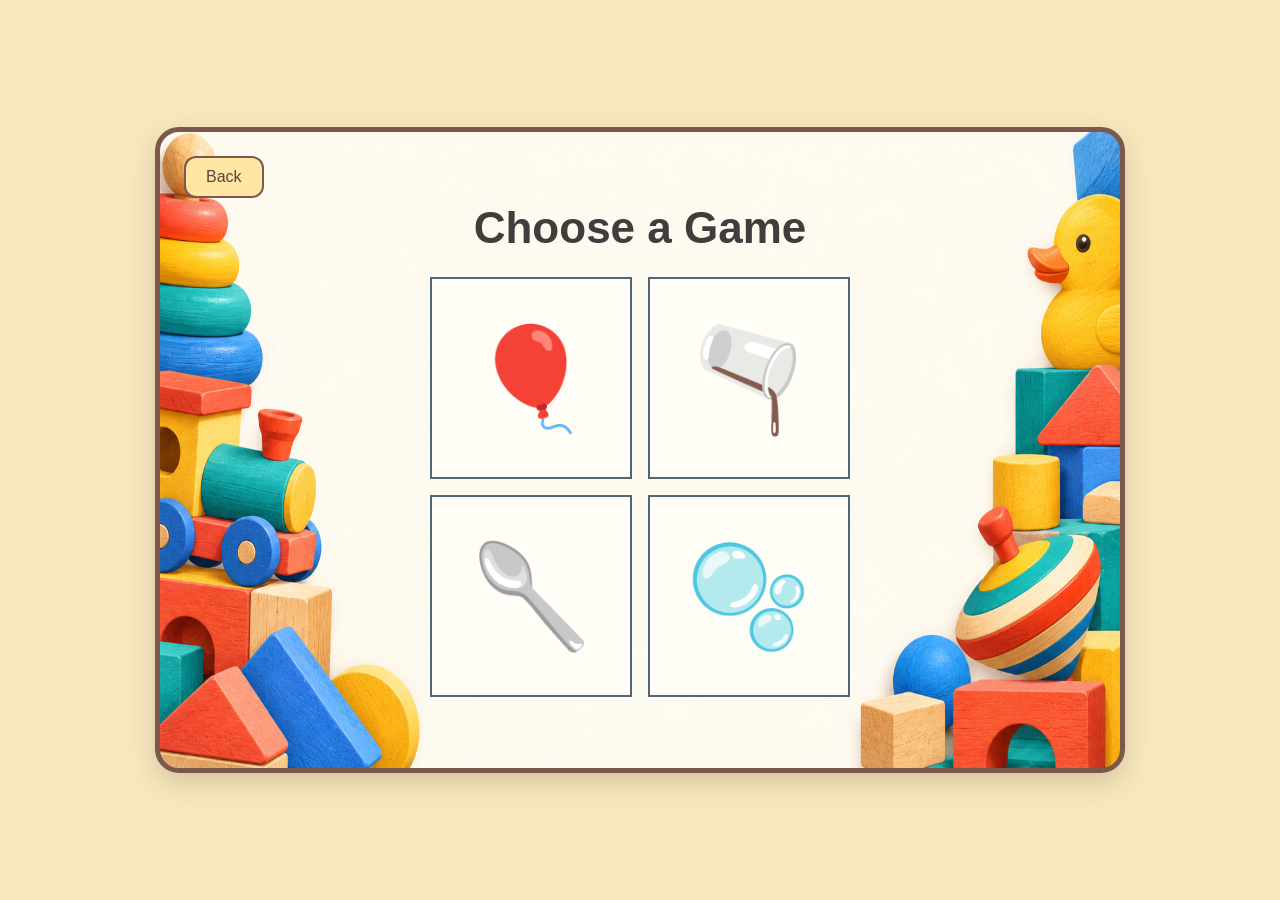
==== accessmenu.html @ 11ca5861 "added sounds" ====
<!DOCTYPE html>
<html lang="en">
  <head>
    <meta charset="utf-8" />
    <meta name="viewport" content="width=device-width, initial-scale=1.0" />
    <title>Choose a Game</title>
    <link rel="stylesheet" href="style2.css" />
    <script src="global.js"></script>
  </head>

  <script>
    document.addEventListener("DOMContentLoaded", function () {

  const balloonTile = document.querySelector(
    '[aria-label="Balloon Game"]'
  );

  if (localStorage.getItem("tinyTots.balloonsComplete") === "true") {
    balloonTile.style.position = "relative";

    const checkmark = document.createElement("span");
    checkmark.textContent = "✓";
    checkmark.style.cssText = `
      position: absolute;
      top: 8px;
      right: 8px;
      width: 40px;
      height: 40px;
      border-radius: 50%;
      background: #569d38;
      color: white;
      font-size: 30px;
      line-height: 40px;
      text-align: center;
      pointer-events: none;
    `;

    balloonTile.appendChild(checkmark);
    balloonTile.setAttribute(
      "aria-label",
      "Balloon Game completed"
    );
  }
  });
</script>
  <body>
    <main class="playroom-frame">
      <button class="back-button" onclick="history.back()">Back</button>

      <h1>Choose a Game</h1>

      <div class="container">
        <div class="game-grid">
          <button class="game-card" aria-label="Balloon Game" onclick="window.location.href='games/Balloon%20Pump/balloonPump.html';">
            <span class="game-picture">&#127880;</span>
          </button>

          <button class="game-card" aria-label="Pouring Game" onclick="window.location.href=''">
            <span class="game-picture">&#129751;</span>
          </button>

          <button class="game-card" aria-label="Feed Me Game" onclick="window.location.href='cayden-hud-preview.html?game=dragon';">
            <span class="game-picture">&#129348;</span>
          </button>

          <button class="game-card" aria-label="Bubbles Game" onclick="window.location.href='/games/Bubbles/bubbles.html';">
            <span class="game-picture">🫧</span>
          </button>
        </div>
      </div>
    </main>

    <script src="libraries/p5.min.js"></script>
    <script src="libraries/p5.sound.min.js"></script>
  </body>
</html>
---- style2.css ----
* {
  box-sizing: border-box;
}

html,
body {
  margin: 0;
  min-height: 100%;
}

body {
  min-height: 100vh;
  padding: 24px;
  display: grid;
  place-items: center;
  background: #f7e7bd;
  font-family: "Franklin Gothic Medium", Arial, sans-serif;
}

.playroom-frame {
  position: relative;
  width: min(100%, 970px);
  aspect-ratio: 960 / 640;
  border: 5px solid #7b584b;
  border-radius: 24px;
  overflow: hidden;
  box-shadow: 0 10px 24px rgba(89, 67, 58, 0.2);

  background-image: url("assets/images/finish-background.png");
  background-size: 100% 100%;
  background-position: center;

  display: flex;
  flex-direction: column;
  align-items: center;
  justify-content: center;
  gap: 24px;
  padding: 24px;
}

h1 {
  margin: 0;
  color: #423d3d;
  font-size: clamp(24px, 4vw, 44px);
}

.container {
  width: 100%;
}

.back-button {
  position: absolute;
  top: 24px;
  left: 24px;
  padding: 10px 20px;
  border: 2px solid #7b584b;
  border-radius: 12px;
  background: #ffe6a3;
  color: #59433a;
  font: inherit;
  cursor: pointer;
}

.game-grid {
  display: grid;
  grid-template-columns: repeat(2, minmax(0, 1fr));
  gap: 16px;
  width: 46%;
  margin: 0 auto;
}

.game-card {
  width: 100%;
  aspect-ratio: 1;
  padding: 5px;
  border: 2px solid #52657a;
  background: rgba(255, 254, 248, 0.8);
  display: flex;
  align-items: center;
  justify-content: center;
  cursor: pointer;
}

.game-card:hover,
.back-button:hover {
  background: #fff0c7;
}

.game-picture {
  font-size: clamp(32px, 8vw, 100px);
  line-height: 1;
}

.game-card img {
  width: 100%;
  height: 100%;
  object-fit: contain;
}
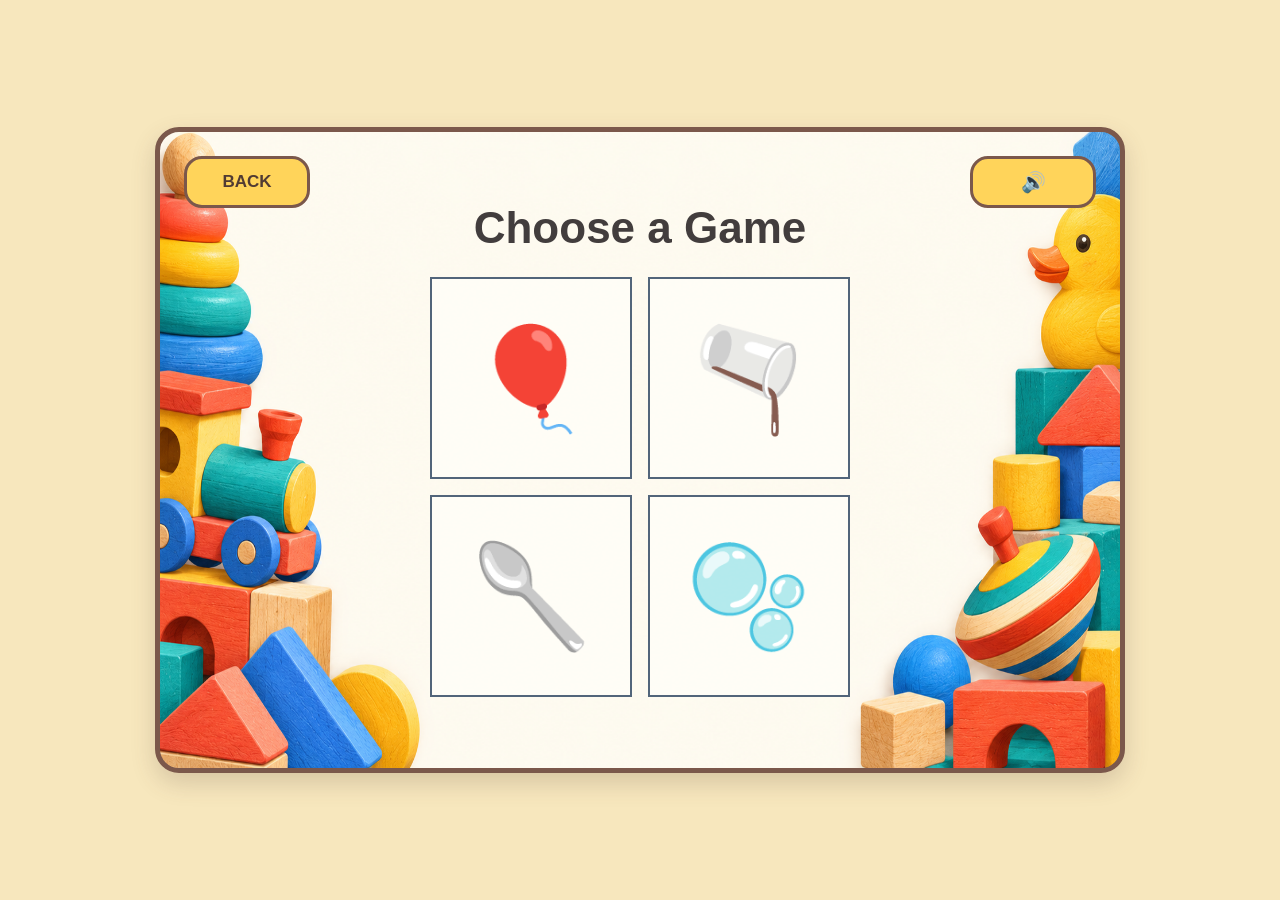
==== commit 47df5c1c: "Enable bubble canvas touch and Safari audio activation" ====
--- a/accessmenu.html
+++ b/accessmenu.html
@@ -5,43 +5,69 @@
     <meta name="viewport" content="width=device-width, initial-scale=1.0" />
     <title>Choose a Game</title>
     <link rel="stylesheet" href="style2.css" />
-    <script src="global.js"></script>
+    <script src="Global.js?v=touch-audio-1"></script>
   </head>
 
   <script>
-    document.addEventListener("DOMContentLoaded", function () {
+   document.addEventListener("DOMContentLoaded", function () {
 
-  const balloonTile = document.querySelector(
-    '[aria-label="Balloon Game"]'
-  );
+    const games = [
+        {
+            name: "balloons",
+            label: "Balloon Game"
+        },
+        {
+            name: "pouring",
+            label: "Pouring Game"
+        },
+        {
+            name: "feedMe",
+            label: "Feed Me Game"
+        },
+        {
+            name: "bubbles",
+            label: "Bubbles Game"
+        }
+    ];
 
-  if (localStorage.getItem("tinyTots.balloonsComplete") === "true") {
-    balloonTile.style.position = "relative";
+     games.forEach(game => {
+        const gameTile = document.querySelector(
+            `[aria-label="${game.label}"]`
+        );
 
-    const checkmark = document.createElement("span");
-    checkmark.textContent = "✓";
-    checkmark.style.cssText = `
-      position: absolute;
-      top: 8px;
-      right: 8px;
-      width: 40px;
-      height: 40px;
-      border-radius: 50%;
-      background: #569d38;
-      color: white;
-      font-size: 30px;
-      line-height: 40px;
-      text-align: center;
-      pointer-events: none;
-    `;
+        if (gameTile && localStorage.getItem(`tinyTots.${game.name}Complete`) === "true") {
+            gameTile.style.position = "relative";
 
-    balloonTile.appendChild(checkmark);
-    balloonTile.setAttribute(
-      "aria-label",
-      "Balloon Game completed"
+            const checkmark = document.createElement("span");
+            checkmark.textContent = "✓";
+            checkmark.style.cssText = `
+                position: absolute;
+                top: 8px;
+                right: 8px;
+                width: 40px;
+                height: 40px;
+                border-radius: 50%;
+                background: #569d38;
+                color: white;
+                font-size: 30px;
+                line-height: 40px;
+                text-align: center;
+                pointer-events: none;
+            `;
+
+            gameTile.appendChild(checkmark);
+            gameTile.setAttribute("aria-label", game.label + " completed");
+        }
+    });
+
+    const allGamesCompleted = games.every(game =>
+        localStorage.getItem(`tinyTots.${game.name}Complete`) === "true"
     );
-  }
-  });
+
+    if (allGamesCompleted) {
+        window.location.href = "./finishScreen.html";
+    }
+});
 </script>
   <body>
     <main class="playroom-frame">
@@ -55,7 +81,7 @@
             <span class="game-picture">&#127880;</span>
           </button>
 
-          <button class="game-card" aria-label="Pouring Game" onclick="window.location.href=''">
+          <button class="game-card" aria-label="Pouring Game" onclick="window.location.href='/games/Pouring/pouring.html';">
             <span class="game-picture">&#129751;</span>
           </button>
 
--- a/style2.css
+++ b/style2.css
@@ -52,12 +52,18 @@
   position: absolute;
   top: 24px;
   left: 24px;
-  padding: 10px 20px;
-  border: 2px solid #7b584b;
-  border-radius: 12px;
-  background: #ffe6a3;
-  color: #59433a;
+  box-sizing: border-box;
+  width: 126px;
+  height: 52px;
+  padding: 0;
+  border: 3px solid #7b584b;
+  border-radius: 18px;
+  background: #ffd45a;
+  color: #513b33;
   font: inherit;
+  font-size: 17px;
+  font-weight: bold;
+  text-transform: uppercase;
   cursor: pointer;
 }
 
@@ -83,7 +89,7 @@
 
 .game-card:hover,
 .back-button:hover {
-  background: #fff0c7;
+  background: #fff08a;
 }
 
 .game-picture {
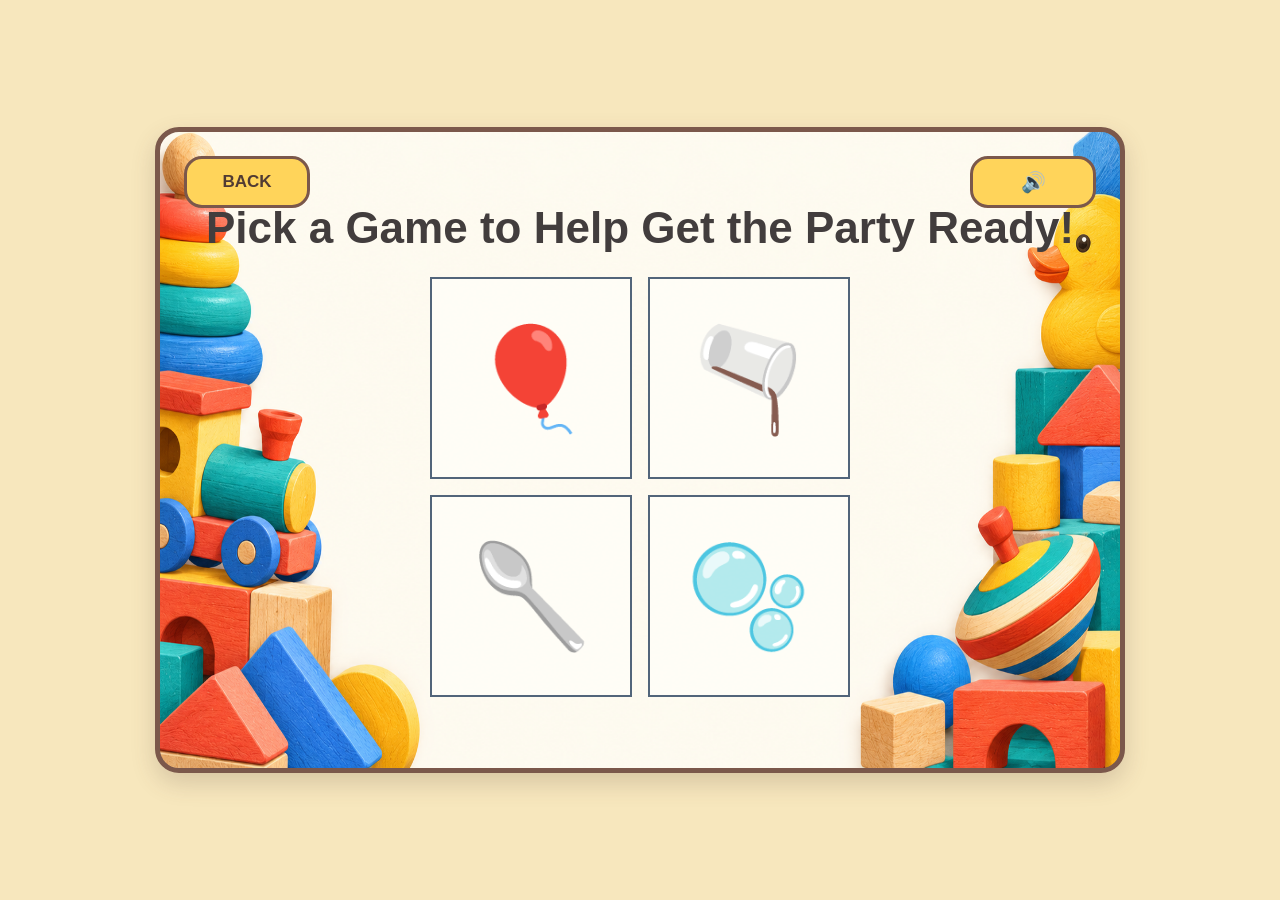
==== commit cce5058e: "Clarify party preparation on game menu" ====
--- a/accessmenu.html
+++ b/accessmenu.html
@@ -73,7 +73,7 @@
     <main class="playroom-frame">
       <button class="back-button" onclick="history.back()">Back</button>
 
-      <h1>Choose a Game</h1>
+      <h1>Pick a Game to Help Get the Party Ready!</h1>
 
       <div class="container">
         <div class="game-grid">
